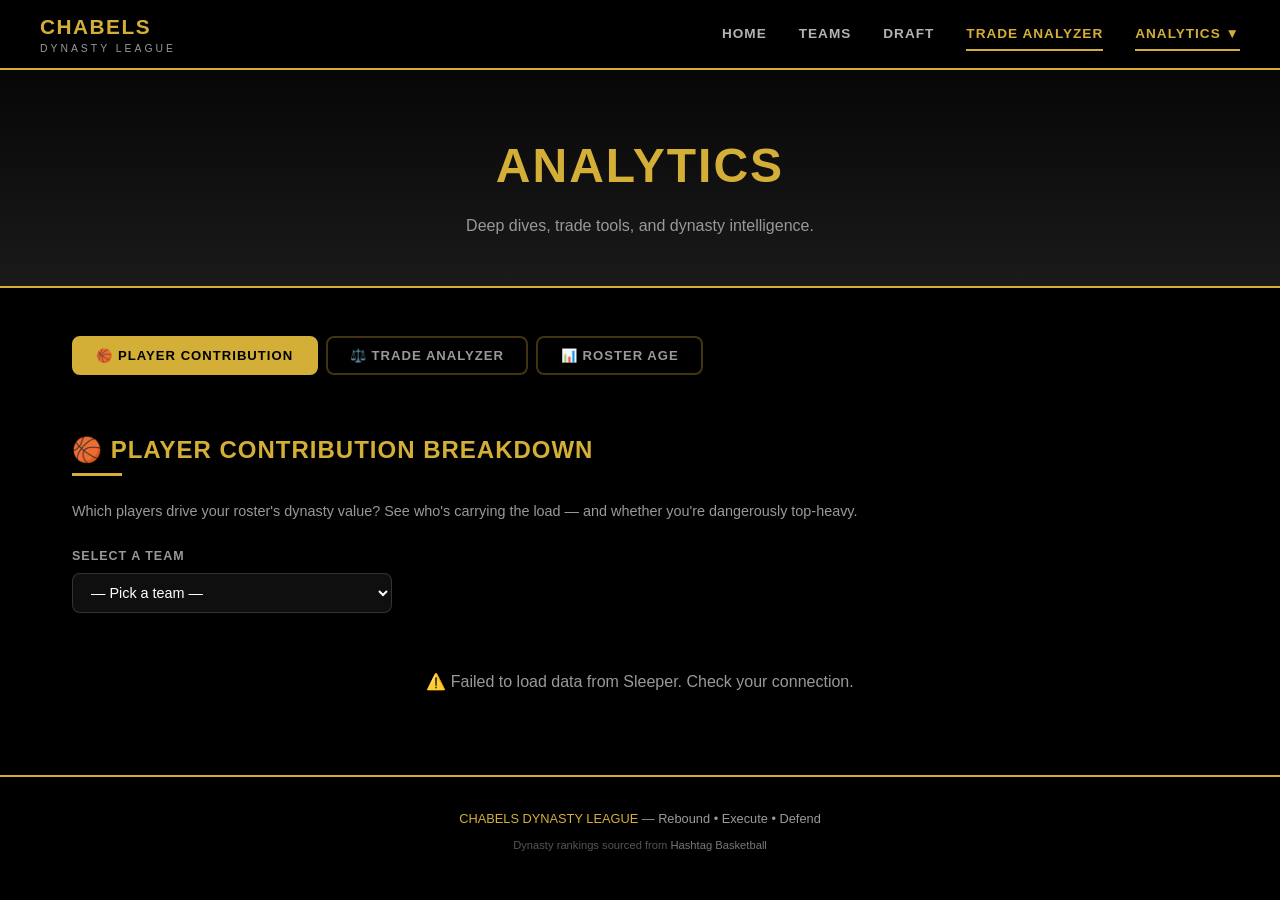
==== analytics.html @ fb957431 "Cache-bust gate scripts v=1777340704" ====
<!DOCTYPE html>
<html lang="en">
<head>
  <meta charset="UTF-8">
  <meta name="viewport" content="width=device-width, initial-scale=1.0">
  <title>Analytics — Chabels Dynasty</title>
  <link rel="stylesheet" href="css/style.css">
  <style>
    /* ===== Analytics-Specific Styles ===== */
    .tab-switcher {
      display: flex;
      gap: 0.5rem;
      flex-wrap: wrap;
    }
    .tab-btn {
      padding: 0.6rem 1.4rem;
      border: 2px solid rgba(212,175,55,0.3);
      background: transparent;
      color: var(--gray-text);
      border-radius: 8px;
      cursor: pointer;
      font-size: 0.82rem;
      font-weight: 700;
      letter-spacing: 1px;
      text-transform: uppercase;
      transition: all 0.2s ease;
      font-family: inherit;
    }
    .tab-btn:hover { border-color: var(--gold); color: var(--gold); }
    .tab-btn.active { background: var(--gold); color: var(--black); border-color: var(--gold); }
    .analytics-section { display: none; }
    .analytics-section.active { display: block; }

    /* ===== Feature 1: Contribution ===== */
    .contrib-bar-wrap { margin: 0.5rem 0; }
    .contrib-bar-label {
      display: flex;
      justify-content: space-between;
      align-items: center;
      font-size: 0.82rem;
      margin-bottom: 4px;
      gap: 0.5rem;
    }
    .contrib-bar-track {
      background: rgba(255,255,255,0.07);
      border-radius: 4px;
      height: 22px;
      overflow: hidden;
    }
    .contrib-bar-fill {
      height: 100%;
      border-radius: 4px;
      display: flex;
      align-items: center;
      padding-left: 8px;
      font-size: 0.7rem;
      font-weight: 700;
      color: var(--black);
      transition: width 0.5s ease;
    }
    .contrib-bar-fill.high { background: linear-gradient(90deg, #d4af37, #ffd700); }
    .contrib-bar-fill.mid  { background: rgba(212,175,55,0.45); color: var(--white); }
    .contrib-bar-fill.low  { background: rgba(255,255,255,0.14); color: #666; }
    .injury-badge {
      display: inline-block;
      background: rgba(255,68,68,0.15);
      border: 1px solid var(--red);
      color: var(--red);
      font-size: 0.68rem;
      padding: 1px 7px;
      border-radius: 4px;
      font-weight: 700;
      vertical-align: middle;
      margin-left: 6px;
    }

    /* ===== Feature 2: Trade Analyzer ===== */
    .trade-cols {
      display: grid;
      grid-template-columns: 1fr 1fr;
      gap: 1.25rem;
      margin-bottom: 1.5rem;
    }
    @media (max-width: 680px) { .trade-cols { grid-template-columns: 1fr; } }
    .trade-col {
      background: var(--dark);
      border: 1px solid rgba(212,175,55,0.18);
      border-radius: 12px;
      padding: 1.25rem;
    }
    .trade-col h3 {
      color: var(--gold);
      margin-bottom: 0.75rem;
      font-size: 0.88rem;
      letter-spacing: 1.5px;
      text-transform: uppercase;
    }
    .trade-col-total {
      font-size: 1.1rem;
      font-weight: 700;
      color: var(--gold);
      margin-bottom: 0.75rem;
    }
    .trade-assets-list { min-height: 56px; margin-bottom: 1rem; }
    .trade-asset-item {
      display: flex;
      align-items: center;
      justify-content: space-between;
      border-radius: 6px;
      padding: 6px 10px;
      margin-bottom: 5px;
      font-size: 0.83rem;
      gap: 0.5rem;
    }
    .trade-asset-remove {
      cursor: pointer;
      color: var(--red);
      font-weight: 700;
      font-size: 1.2rem;
      line-height: 1;
      background: none;
      border: none;
      padding: 0 3px;
      flex-shrink: 0;
      font-family: inherit;
    }
    .trade-asset-remove:hover { opacity: 0.7; }
    .add-section-label {
      font-size: 0.72rem;
      color: var(--gray-text);
      text-transform: uppercase;
      letter-spacing: 1px;
      margin-bottom: 6px;
      margin-top: 0.75rem;
    }
    .trade-add-row {
      display: flex;
      gap: 0.4rem;
      flex-wrap: wrap;
      margin-bottom: 4px;
    }
    .trade-select {
      background: rgba(255,255,255,0.06);
      border: 1px solid rgba(255,255,255,0.15);
      color: var(--white);
      border-radius: 6px;
      padding: 6px 10px;
      font-size: 0.8rem;
      min-width: 0;
      flex: 1;
      font-family: inherit;
    }
    .trade-select option { background: #1a1a1a; }
    .trade-add-btn {
      background: rgba(212,175,55,0.12);
      border: 1px solid var(--gold);
      color: var(--gold);
      border-radius: 6px;
      padding: 6px 12px;
      font-size: 0.78rem;
      font-weight: 700;
      cursor: pointer;
      white-space: nowrap;
      font-family: inherit;
      flex-shrink: 0;
    }
    .trade-add-btn:hover { background: rgba(212,175,55,0.28); }
    .grade-display {
      text-align: center;
      padding: 2rem 1.5rem;
      border-radius: 12px;
      border: 2px solid #555;
      background: rgba(100,100,100,0.05);
      transition: all 0.35s ease;
    }
    .grade-label {
      font-size: 2.2rem;
      font-weight: 700;
      letter-spacing: 4px;
      color: #777;
      transition: color 0.3s ease;
    }
    .grade-diff {
      font-size: 0.88rem;
      margin-top: 0.75rem;
      color: var(--gray-text);
    }
    .reset-btn {
      background: rgba(255,68,68,0.1);
      border: 1px solid var(--red);
      color: var(--red);
      border-radius: 6px;
      padding: 8px 20px;
      cursor: pointer;
      font-size: 0.8rem;
      font-weight: 700;
      font-family: inherit;
      margin-top: 1rem;
    }
    .reset-btn:hover { background: rgba(255,68,68,0.2); }

    /* ===== Feature 3: Age Distribution ===== */
    .age-legend {
      display: flex;
      gap: 1.25rem;
      flex-wrap: wrap;
      margin-bottom: 2rem;
      font-size: 0.82rem;
    }
    .age-legend-item { display: flex; align-items: center; gap: 0.4rem; }
    .age-legend-dot { width: 13px; height: 13px; border-radius: 3px; flex-shrink: 0; }
    .age-bar-row {
      margin-bottom: 1.4rem;
      padding: 1rem 1.25rem;
      background: var(--dark);
      border: 1px solid rgba(212,175,55,0.1);
      border-radius: 10px;
    }
    .age-bar-header {
      display: flex;
      justify-content: space-between;
      align-items: center;
      flex-wrap: wrap;
      gap: 0.5rem;
      margin-bottom: 0.6rem;
    }
    .age-bar-left { display: flex; align-items: center; gap: 0.5rem; flex-wrap: wrap; }
    .age-rank { color: var(--gold); font-weight: 700; font-size: 1.1rem; min-width: 28px; }
    .age-team-name { font-weight: 600; color: var(--white); }
    .age-avg { color: var(--gray-text); font-size: 0.78rem; }
    .age-right { display: flex; align-items: center; gap: 1rem; flex-wrap: wrap; }
    .age-counts { color: var(--gray-text); font-size: 0.75rem; }
    .dynasty-score { color: var(--gold); font-weight: 700; font-size: 0.95rem; }
    .age-stacked {
      display: flex;
      height: 30px;
      border-radius: 6px;
      overflow: hidden;
    }
    .age-seg {
      display: flex;
      align-items: center;
      justify-content: center;
      font-size: 0.68rem;
      font-weight: 700;
      color: rgba(0,0,0,0.85);
      overflow: hidden;
      white-space: nowrap;
      transition: width 0.4s ease;
      min-width: 0;
    }
    .age-seg.u22   { background: #4ecca3; }
    .age-seg.a2225 { background: #45b7d1; }
    .age-seg.a2629 { background: #96c93d; }
    .age-seg.a3033 { background: #ff8c00; }
    .age-seg.a34p  { background: #e74c3c; color: rgba(255,255,255,0.9); }

    /* ===== Shared ===== */
    .an-select-wrap {
      margin-bottom: 1.5rem;
    }
    .an-select-label {
      color: var(--gray-text);
      font-size: 0.78rem;
      font-weight: 700;
      text-transform: uppercase;
      letter-spacing: 1px;
      display: block;
      margin-bottom: 6px;
    }
    .an-select {
      background: rgba(255,255,255,0.06);
      border: 1px solid rgba(255,255,255,0.15);
      color: var(--white);
      border-radius: 8px;
      padding: 10px 14px;
      font-size: 0.9rem;
      max-width: 320px;
      width: 100%;
      font-family: inherit;
    }
    .an-select option { background: #1a1a1a; }
    .empty-state {
      color: var(--gray-text);
      text-align: center;
      padding: 3rem 1rem;
      font-size: 0.9rem;
    }
    .team-total-box {
      display: flex;
      justify-content: space-between;
      align-items: center;
      flex-wrap: wrap;
      gap: 1rem;
      margin-bottom: 1.25rem;
    }
  </style>
</head>
<body>

  <!-- Navigation -->
  <nav class="nav">
  <div class="nav-inner">
    <a href="index.html" class="nav-logo">CHABELS<span class="sub">Dynasty League</span></a>
    <div class="nav-toggle"><span></span><span></span><span></span></div>
    <div class="nav-links">
      <a href="index.html">Home</a>
      <a href="teams.html">Teams</a>
      <a href="draft.html">Draft</a>
      <a href="analytics.html#analyzer">Trade Analyzer</a>
      <div class="nav-dropdown">
        <span class="nav-dropdown-toggle">Analytics &#9660;</span>
        <div class="nav-dropdown-menu">
          <a href="rankings.html">Power Rankings</a>
          <a href="trades.html">Trade History</a>
          <a href="analytics.html#contribution">Player Contribution</a>
          <a href="analytics.html#age">Roster Age</a>
          <a href="awards.html">Awards</a>
          <a href="history.html">History</a>
        </div>
      </div>
    </div>
  </div>
</nav>

  <!-- Header -->
  <section class="page-header">
    <h1><span class="gold">ANALYTICS</span></h1>
    <p>Deep dives, trade tools, and dynasty intelligence.</p>
  </section>

  <!-- Tab Switcher -->
  <section class="section" style="padding-bottom:0.5rem;">
    <div class="tab-switcher">
      <button class="tab-btn active" onclick="switchTab('contribution',this)">🏀 Player Contribution</button>
      <button class="tab-btn" onclick="switchTab('analyzer',this)">⚖️ Trade Analyzer</button>
      <button class="tab-btn" onclick="switchTab('age-dist',this)">📊 Roster Age</button>
    </div>
  </section>

  <!-- ============================================================
       FEATURE 1 — Player Contribution Breakdown
       ============================================================ -->
  <section id="tab-contribution" class="section analytics-section active">
    <h2 class="section-title">🏀 Player Contribution Breakdown</h2>
    <div class="gold-line"></div>
    <p class="section-sub">Which players drive your roster's dynasty value? See who's carrying the load — and whether you're dangerously top-heavy.</p>

    <div class="an-select-wrap">
      <label class="an-select-label" for="contrib-team-select">Select a Team</label>
      <select id="contrib-team-select" class="an-select" onchange="renderContribution(this.value)">
        <option value="">— Pick a team —</option>
      </select>
    </div>

    <div id="contribution-display">
      <div class="loading">Loading roster data…</div>
    </div>
  </section>

  <!-- ============================================================
       FEATURE 2 — Trade Analyzer
       ============================================================ -->
  <section id="tab-analyzer" class="section analytics-section">
    <h2 class="section-title">⚖️ Trade Analyzer</h2>
    <div class="gold-line"></div>
    <p class="section-sub">Build a hypothetical trade and get an instant grade. Uses the same valuation engine as the Trades page — player dynasty rank + pick value based on team record.</p>

    <div style="display:grid;grid-template-columns:1fr 1fr;gap:1rem;margin-bottom:1.5rem;">
      <div>
        <label class="an-select-label">Team A</label>
        <select id="ta-team-a" class="trade-select" style="width:100%;" onchange="onTeamChange('a')">
          <option value="">— Select Team A —</option>
        </select>
      </div>
      <div>
        <label class="an-select-label">Team B</label>
        <select id="ta-team-b" class="trade-select" style="width:100%;" onchange="onTeamChange('b')">
          <option value="">— Select Team B —</option>
        </select>
      </div>
    </div>

    <div class="trade-cols">
      <!-- Team A Column -->
      <div class="trade-col">
        <h3 id="ta-a-title">TEAM A GIVES</h3>
        <div class="trade-col-total" id="ta-a-total">Value Given: 0.0</div>
        <div class="trade-assets-list" id="ta-a-assets">
          <div style="color:var(--gray-text);font-size:0.8rem;text-align:center;padding:0.75rem;">No assets added yet.</div>
        </div>

        <div class="add-section-label">Add Player</div>
        <div class="trade-add-row">
          <select id="ta-a-player-select" class="trade-select" style="flex:2;min-width:120px;">
            <option value="">— Select Team A first —</option>
          </select>
          <button class="trade-add-btn" onclick="addAsset('a','player')">+ Add</button>
        </div>

        <div class="add-section-label">Add Draft Pick</div>
        <div class="trade-add-row">
          <select id="ta-a-pick-round" class="trade-select">
            <option value="1">Round 1</option>
            <option value="2">Round 2</option>
            <option value="3">Round 3</option>
            <option value="4">Round 4</option>
          </select>
          <select id="ta-a-pick-year" class="trade-select">
            <option value="2026">2026</option>
            <option value="2027">2027</option>
            <option value="2028">2028</option>
            <option value="2029">2029</option>
          </select>
        </div>
        <div class="trade-add-row" style="margin-top:4px;">
          <select id="ta-a-pick-team" class="trade-select">
            <option value="">Original Team</option>
          </select>
          <button class="trade-add-btn" onclick="addAsset('a','pick')">+ Pick</button>
        </div>
      </div>

      <!-- Team B Column -->
      <div class="trade-col">
        <h3 id="ta-b-title">TEAM B GIVES</h3>
        <div class="trade-col-total" id="ta-b-total">Value Given: 0.0</div>
        <div class="trade-assets-list" id="ta-b-assets">
          <div style="color:var(--gray-text);font-size:0.8rem;text-align:center;padding:0.75rem;">No assets added yet.</div>
        </div>

        <div class="add-section-label">Add Player</div>
        <div class="trade-add-row">
          <select id="ta-b-player-select" class="trade-select" style="flex:2;min-width:120px;">
            <option value="">— Select Team B first —</option>
          </select>
          <button class="trade-add-btn" onclick="addAsset('b','player')">+ Add</button>
        </div>

        <div class="add-section-label">Add Draft Pick</div>
        <div class="trade-add-row">
          <select id="ta-b-pick-round" class="trade-select">
            <option value="1">Round 1</option>
            <option value="2">Round 2</option>
            <option value="3">Round 3</option>
            <option value="4">Round 4</option>
          </select>
          <select id="ta-b-pick-year" class="trade-select">
            <option value="2026">2026</option>
            <option value="2027">2027</option>
            <option value="2028">2028</option>
            <option value="2029">2029</option>
          </select>
        </div>
        <div class="trade-add-row" style="margin-top:4px;">
          <select id="ta-b-pick-team" class="trade-select">
            <option value="">Original Team</option>
          </select>
          <button class="trade-add-btn" onclick="addAsset('b','pick')">+ Pick</button>
        </div>
      </div>
    </div>

    <!-- Grade Display -->
    <div id="ta-grade" class="grade-display">
      <div id="ta-grade-label" class="grade-label">—</div>
      <div id="ta-grade-diff" class="grade-diff">Select teams and add assets to both sides to see the grade.</div>
    </div>

    <div style="text-align:center;">
      <button class="reset-btn" onclick="resetAnalyzer()">🗑 Reset Trade</button>
    </div>

    <p style="color:var(--gray-text);font-size:0.75rem;margin-top:1.5rem;font-style:italic;text-align:center;">
      Player values from Hashtag Basketball Dynasty Rankings. Pick values weighted by round × original team's career record (worse team = higher pick value).
    </p>
  </section>

  <!-- ============================================================
       FEATURE 3 — Roster Age Distribution
       ============================================================ -->
  <section id="tab-age-dist" class="section analytics-section">
    <h2 class="section-title">📊 Roster Age Distribution</h2>
    <div class="gold-line"></div>
    <p class="section-sub">How young is each team's roster? Younger = better long-term dynasty outlook. Teams sorted by Dynasty Score (younger-skewing first).</p>

    <div class="age-legend">
      <div class="age-legend-item"><div class="age-legend-dot" style="background:#4ecca3;"></div><span style="color:#ccc;">Under 22 (5 pts)</span></div>
      <div class="age-legend-item"><div class="age-legend-dot" style="background:#45b7d1;"></div><span style="color:#ccc;">22–25 (4 pts)</span></div>
      <div class="age-legend-item"><div class="age-legend-dot" style="background:#96c93d;"></div><span style="color:#ccc;">26–29 (3 pts)</span></div>
      <div class="age-legend-item"><div class="age-legend-dot" style="background:#ff8c00;"></div><span style="color:#ccc;">30–33 (1.5 pts)</span></div>
      <div class="age-legend-item"><div class="age-legend-dot" style="background:#e74c3c;"></div><span style="color:#ccc;">34+ (0.5 pts)</span></div>
    </div>

    <div id="age-dist-display">
      <div class="loading">Loading age data…</div>
    </div>
  </section>

  <!-- Footer -->
  <footer class="footer">
    <p><span class="gold">CHABELS DYNASTY LEAGUE</span> &mdash; Rebound &bull; Execute &bull; Defend</p>
    <p style="margin-top:0.5rem;font-size:0.7rem;color:#555;">Dynasty rankings sourced from <a href="https://hashtagbasketball.com/fantasy-basketball-dynasty-rankings" style="color:#777;" target="_blank">Hashtag Basketball</a></p>
  </footer>

  <script src="js/nba-alltime.js?v=1777340704"></script>
<script src="js/gate.js?v=1777340704"></script>
<script src="js/sleeper.js"></script>
  <script src="js/dynasty-rankings.js"></script>
  <script src="js/trades-engine.js"></script>
  <script src="js/trades-data.js"></script>
  <script>
  /* ============================================================
     ANALYTICS PAGE — Main Script
     Features: Player Contribution | Trade Analyzer | Roster Age
     ============================================================ */

  // ===== Global state =====
  let _rosters   = null;   // raw Sleeper rosters
  let _players   = null;   // Sleeper /players/nba map { playerId: playerObj }
  let _teamMap   = null;   // roster_id -> { name, wins, losses, players[] }
  let _teamNames = [];     // sorted list of team names
  let _isLoaded  = false;

  // Trade analyzer state
  const TA = {
    a: { assets: [] },
    b: { assets: [] }
  };

  // ===== Tab switcher =====
  function switchTab(tab, btn) {
    document.querySelectorAll('.analytics-section').forEach(s => s.classList.remove('active'));
    document.querySelectorAll('.tab-btn').forEach(b => b.classList.remove('active'));
    document.getElementById('tab-' + tab).classList.add('active');
    btn.classList.add('active');
  }

  // ===== Accent normalization (mirrors dynasty-rankings.js) =====
  function normalizeA(str) {
    return str.normalize('NFD').replace(/[\u0300-\u036f]/g, '');
  }

  function stripSuffix(s) {
    return s.replace(/\s+(jr\.?|sr\.?|ii|iii|iv)$/i, '').trim();
  }

  // Match a player name against DYNASTY_DB
  function matchDynasty(playerName) {
    if (!playerName || typeof DYNASTY_DB === 'undefined') return null;
    const clean = normalizeA(playerName.toLowerCase().trim());
    let m = DYNASTY_DB.find(d => normalizeA(d.name.toLowerCase()) === clean);
    if (!m) m = DYNASTY_DB.find(d => stripSuffix(normalizeA(d.name.toLowerCase())) === stripSuffix(clean));
    return m || null;
  }

  // Get full player name from Sleeper player object
  function sleeperName(p) {
    if (!p) return null;
    return p.full_name || ((p.first_name || '') + ' ' + (p.last_name || '')).trim() || null;
  }

  // ===== Data loader =====
  async function loadData() {
    if (_isLoaded) return;
    try {
      const [rosters, users, players] = await Promise.all([
        getRosters(),
        getUsers(),
        fetchJSON(SLEEPER_BASE + '/players/nba')
      ]);

      if (!rosters || !users || !players) throw new Error('Sleeper API returned null');

      _rosters = rosters;
      _players = players;

      // Build user display-name map
      const userMap = {};
      users.forEach(u => {
        userMap[u.user_id] = u.metadata?.team_name || u.display_name || u.username;
      });

      // Build team map
      _teamMap = {};
      rosters.forEach(r => {
        _teamMap[r.roster_id] = {
          name: OWNER_NAMES[r.roster_id] || userMap[r.owner_id] || ('Team ' + r.roster_id),
          wins:   r.settings?.wins   || 0,
          losses: r.settings?.losses || 0,
          roster_id: r.roster_id,
          players: r.players || []
        };
      });

      _teamNames = Object.values(_teamMap)
        .map(t => t.name)
        .sort((a, b) => a.localeCompare(b));

      _isLoaded = true;

      populateAllSelects();
      renderContributionPlaceholder();
      renderAgeDistribution();

    } catch (err) {
      console.error('Analytics loadData error:', err);
      const msg = '<p style="color:#999;padding:2rem;text-align:center;">⚠️ Failed to load data from Sleeper. Check your connection.</p>';
      document.getElementById('contribution-display').innerHTML = msg;
      document.getElementById('age-dist-display').innerHTML = msg;
    }
  }

  // ===== Populate all <select> elements =====
  function populateAllSelects() {
    // Contribution team dropdown
    const cSel = document.getElementById('contrib-team-select');
    if (cSel) {
      cSel.innerHTML = '<option value="">— Pick a team —</option>';
      _teamNames.forEach(n => cSel.appendChild(makeOpt(n, n)));
    }

    // Trade analyzer team dropdowns
    ['ta-team-a', 'ta-team-b'].forEach((id, i) => {
      const s = document.getElementById(id);
      if (!s) return;
      s.innerHTML = '<option value="">— Select Team ' + (i === 0 ? 'A' : 'B') + ' —</option>';
      _teamNames.forEach(n => s.appendChild(makeOpt(n, n)));
    });

    // Pick original-team dropdowns
    ['ta-a-pick-team', 'ta-b-pick-team'].forEach(id => {
      const s = document.getElementById(id);
      if (!s) return;
      s.innerHTML = '<option value="">Original Team</option>';
      _teamNames.forEach(n => s.appendChild(makeOpt(n, n)));
    });
  }

  function makeOpt(val, label) {
    const o = document.createElement('option');
    o.value = val;
    o.textContent = label;
    return o;
  }

  // ===== Helper: get player list for a team =====
  function getTeamPlayers(teamName) {
    if (!_isLoaded) return [];
    const team = Object.values(_teamMap).find(t => t.name === teamName);
    if (!team) return [];
    return team.players
      .map(pid => {
        const p = _players[pid];
        return p ? sleeperName(p) : null;
      })
      .filter(Boolean);
  }

  /* ============================================================
     FEATURE 1 — Player Contribution Breakdown
     ============================================================ */

  function renderContributionPlaceholder() {
    document.getElementById('contribution-display').innerHTML =
      '<div class="empty-state">Select a team above to see their player value breakdown.</div>';
  }

  function renderContribution(teamName) {
    const el = document.getElementById('contribution-display');
    if (!teamName) { renderContributionPlaceholder(); return; }
    if (!_isLoaded) { el.innerHTML = '<div class="loading">Loading…</div>'; return; }

    const playerNames = getTeamPlayers(teamName);
    if (!playerNames.length) {
      el.innerHTML = '<div class="empty-state">No players found on this roster.</div>';
      return;
    }

    // Score every player using dynastyRankToTradeValue (from trades-engine.js)
    const scored = playerNames.map(name => {
      const db = matchDynasty(name);
      const value = db ? dynastyRankToTradeValue(db.rank) : 0.5;
      return { name, value, rank: db ? db.rank : null, inDB: !!db };
    }).sort((a, b) => b.value - a.value);

    const total = scored.reduce((s, p) => s + p.value, 0);
    const top   = scored[0];
    const topPct = total > 0 ? (top.value / total * 100) : 0;
    const injuryRisk = topPct > 30 && top.inDB;

    const teamObj = Object.values(_teamMap).find(t => t.name === teamName);

    let html = `<div class="card">
      <div class="team-total-box">
        <div>
          <h3 style="color:var(--white);font-size:1.1rem;margin-bottom:4px;">${teamName}</h3>
          <div style="color:var(--gray-text);font-size:0.8rem;">${scored.length} players on roster${teamObj ? ' &nbsp;|&nbsp; ' + teamObj.wins + '–' + teamObj.losses : ''}</div>
        </div>
        <div style="text-align:right;">
          <div style="font-size:1.8rem;font-weight:700;color:var(--gold);line-height:1;">${total.toFixed(1)}</div>
          <div style="font-size:0.72rem;color:var(--gray-text);">Total Dynasty Value</div>
        </div>
      </div>`;

    if (injuryRisk) {
      html += `<div style="background:rgba(255,68,68,0.07);border:1px solid rgba(255,68,68,0.3);border-radius:8px;padding:0.75rem 1rem;margin-bottom:1.25rem;">
        ⚠️ <strong style="color:var(--red);">Injury Risk:</strong>
        <strong>${top.name}</strong> accounts for <strong style="color:var(--red);">${topPct.toFixed(0)}%</strong>
        of this team's dynasty value. Heavy concentration in one player.
      </div>`;
    }

    scored.forEach((p, i) => {
      const pct = total > 0 ? (p.value / total * 100) : 0;
      const barClass = pct >= 18 ? 'high' : pct >= 8 ? 'mid' : 'low';
      const pctLabel = pct >= 5 ? pct.toFixed(0) + '%' : '';
      const isTop = i === 0;
      const rankBadge = p.rank ? `#${p.rank}` : 'unranked';

      html += `<div class="contrib-bar-wrap">
        <div class="contrib-bar-label">
          <span style="color:${isTop ? 'var(--gold)' : 'var(--text-body)'};font-weight:${isTop ? 700 : 400};flex:1;min-width:0;overflow:hidden;text-overflow:ellipsis;white-space:nowrap;">
            ${p.name}
            ${!p.inDB ? '<span style="color:#555;font-size:0.68rem;"> (unranked)</span>' : ''}
            ${isTop && injuryRisk ? '<span class="injury-badge">⚠ TOP HEAVY</span>' : ''}
          </span>
          <span style="flex-shrink:0;margin-left:0.5rem;text-align:right;">
            <span style="color:var(--gold);font-weight:700;font-size:0.8rem;">${p.value.toFixed(1)}</span>
            <span style="color:var(--gray-text);font-size:0.72rem;margin-left:4px;">${rankBadge}</span>
            <span style="color:var(--gray-text);font-size:0.72rem;margin-left:4px;">${pct.toFixed(1)}%</span>
          </span>
        </div>
        <div class="contrib-bar-track">
          <div class="contrib-bar-fill ${barClass}" style="width:${Math.max(pct, 0.5)}%;">${pctLabel}</div>
        </div>
      </div>`;
    });

    html += '</div>';
    el.innerHTML = html;
  }

  /* ============================================================
     FEATURE 2 — Trade Analyzer
     ============================================================ */

  function onTeamChange(side) {
    const name = document.getElementById('ta-team-' + side).value;
    const titleEl = document.getElementById('ta-' + side + '-title');
    if (titleEl) titleEl.textContent = (name || ('TEAM ' + side.toUpperCase())) + ' GIVES';

    // Reset this side's assets
    TA[side].assets = [];
    refreshAssets(side);
    updateGrade();

    // Populate player dropdown with this team's roster, sorted by value desc
    const pSel = document.getElementById('ta-' + side + '-player-select');
    if (!pSel) return;

    if (!name || !_isLoaded) {
      pSel.innerHTML = '<option value="">— Select a team first —</option>';
      return;
    }

    const players = getTeamPlayers(name)
      .map(n => ({ name: n, value: findPlayerValue(n) }))
      .sort((a, b) => b.value - a.value);

    pSel.innerHTML = '<option value="">— Pick a player —</option>';
    players.forEach(p => pSel.appendChild(makeOpt(p.name, p.name + ' (' + p.value.toFixed(1) + ')')));
  }

  function addAsset(side, type) {
    if (!_isLoaded) return;

    if (type === 'player') {
      const sel = document.getElementById('ta-' + side + '-player-select');
      const name = sel?.value;
      if (!name) return;
      const val = findPlayerValue(name);
      TA[side].assets.push({ type: 'player', name, value: val });
      sel.value = '';

    } else if (type === 'pick') {
      const round    = parseInt(document.getElementById('ta-' + side + '-pick-round').value);
      const year     = document.getElementById('ta-' + side + '-pick-year').value;
      const origTeam = document.getElementById('ta-' + side + '-pick-team').value || '';
      const val      = getPickValue(round, origTeam || 'Unknown');
      const label    = year + ' Rd' + round + (origTeam ? ' (' + origTeam + "'s)" : ' (unknown)');
      TA[side].assets.push({ type: 'pick', label, round, year, origTeam, value: val });
    }

    refreshAssets(side);
    updateGrade();
  }

  function removeAsset(side, idx) {
    TA[side].assets.splice(idx, 1);
    refreshAssets(side);
    updateGrade();
  }

  function refreshAssets(side) {
    const container = document.getElementById('ta-' + side + '-assets');
    const totalEl   = document.getElementById('ta-' + side + '-total');
    if (!container) return;

    const assets = TA[side].assets;
    const total  = assets.reduce((s, a) => s + a.value, 0);
    if (totalEl) totalEl.textContent = 'Value Given: ' + total.toFixed(1);

    if (!assets.length) {
      container.innerHTML = '<div style="color:var(--gray-text);font-size:0.8rem;text-align:center;padding:0.75rem;">No assets added yet.</div>';
      return;
    }

    container.innerHTML = assets.map((a, i) => {
      const isPlayer = a.type === 'player';
      const bg    = isPlayer ? 'rgba(212,175,55,0.08)' : 'rgba(100,220,100,0.07)';
      const label = isPlayer ? a.name : ('🎯 ' + a.label);
      return '<div class="trade-asset-item" style="background:' + bg + ';">' +
               '<span style="color:var(--text-body);flex:1;overflow:hidden;text-overflow:ellipsis;white-space:nowrap;">' + label + '</span>' +
               '<span style="color:var(--gold);font-size:0.78rem;font-weight:700;flex-shrink:0;margin-left:6px;">' + a.value.toFixed(1) + '</span>' +
               '<button class="trade-asset-remove" onclick="removeAsset(\'' + side + '\',' + i + ')">×</button>' +
             '</div>';
    }).join('');
  }

  function updateGrade() {
    // aGiven = what Team A gives away → Team B receives this
    // bGiven = what Team B gives away → Team A receives this
    const aGiven = TA.a.assets.reduce((s, a) => s + a.value, 0);
    const bGiven = TA.b.assets.reduce((s, a) => s + a.value, 0);

    const gradeEl = document.getElementById('ta-grade');
    const labelEl = document.getElementById('ta-grade-label');
    const diffEl  = document.getElementById('ta-grade-diff');
    if (!gradeEl || !labelEl || !diffEl) return;

    const hasAssets = TA.a.assets.length > 0 || TA.b.assets.length > 0;
    if (!hasAssets) {
      gradeEl.style.cssText = 'text-align:center;padding:2rem 1.5rem;border-radius:12px;border:2px solid #555;background:rgba(100,100,100,0.05);transition:all 0.35s ease;';
      labelEl.style.color   = '#777';
      labelEl.textContent   = '—';
      diffEl.textContent    = 'Select teams and add assets to both sides to see the grade.';
      return;
    }

    // diff = bGiven - aGiven
    //   positive: Team B gives more → Team A wins (receives more)
    //   negative: Team A gives more → Team B wins (receives more)
    const diff  = bGiven - aGiven;
    const grade = getTradeGrade(diff);

    const aName = document.getElementById('ta-team-a')?.value || 'Team A';
    const bName = document.getElementById('ta-team-b')?.value || 'Team B';

    gradeEl.style.cssText = 'text-align:center;padding:2rem 1.5rem;border-radius:12px;border:2px solid ' + grade.border + ';background:' + grade.bg + ';transition:all 0.35s ease;';
    labelEl.style.color   = grade.color;
    labelEl.textContent   = grade.label;

    let desc;
    if (Math.abs(diff) < 5) {
      desc = 'Even trade — both sides get roughly equal value (' + aGiven.toFixed(1) + ' ↔ ' + bGiven.toFixed(1) + ').';
    } else if (diff > 0) {
      desc = aName + ' wins this trade. They receive ' + bGiven.toFixed(1) + ' in value, giving away only ' + aGiven.toFixed(1) + '. Edge: +' + diff.toFixed(1) + '.';
    } else {
      desc = bName + ' wins this trade. They receive ' + aGiven.toFixed(1) + ' in value, giving away only ' + bGiven.toFixed(1) + '. Edge: +' + Math.abs(diff).toFixed(1) + '.';
    }
    diffEl.textContent = desc;
  }

  function resetAnalyzer() {
    TA.a.assets = [];
    TA.b.assets = [];
    refreshAssets('a');
    refreshAssets('b');
    updateGrade();
  }

  /* ============================================================
     FEATURE 3 — Roster Age Distribution
     ============================================================ */

  function renderAgeDistribution() {
    const el = document.getElementById('age-dist-display');
    if (!el) return;
    if (!_isLoaded) { el.innerHTML = '<div class="loading">Loading…</div>'; return; }

    const AGE_PTS = { u22: 5, a2225: 4, a2629: 3, a3033: 1.5, a34p: 0.5 };

    const teamData = Object.values(_teamMap).map(team => {
      const buckets = { u22: 0, a2225: 0, a2629: 0, a3033: 0, a34p: 0 };
      const ages    = [];

      team.players.forEach(pid => {
        const p = _players[pid];
        if (!p) return;
        const name = sleeperName(p);

        let age = null;

        // 1. DYNASTY_DB age (most accurate, pre-computed)
        const db = matchDynasty(name || '');
        if (db) { age = db.age; }

        // 2. Calculate from Sleeper birth_date
        if (age === null && p.birth_date) {
          const born = new Date(p.birth_date);
          if (!isNaN(born)) {
            age = (Date.now() - born.getTime()) / (1000 * 60 * 60 * 24 * 365.25);
          }
        }

        // 3. Sleeper age field
        if (age === null && p.age != null) {
          age = parseFloat(p.age);
        }

        if (age === null || isNaN(age)) return;
        ages.push(age);

        if      (age < 22) buckets.u22++;
        else if (age < 26) buckets.a2225++;
        else if (age < 30) buckets.a2629++;
        else if (age < 34) buckets.a3033++;
        else               buckets.a34p++;
      });

      const n = ages.length || 1;
      const dynastyScore =
        (buckets.u22 * AGE_PTS.u22 + buckets.a2225 * AGE_PTS.a2225 +
         buckets.a2629 * AGE_PTS.a2629 + buckets.a3033 * AGE_PTS.a3033 +
         buckets.a34p * AGE_PTS.a34p) / n;

      const avgAge = ages.length ? ages.reduce((a, b) => a + b, 0) / ages.length : 0;

      return { ...team, buckets, dynastyScore, totalKnown: ages.length, avgAge };
    });

    // Sort by Dynasty Score descending (youngest first)
    teamData.sort((a, b) => b.dynastyScore - a.dynastyScore);

    let html = '';
    teamData.forEach((team, rank) => {
      const total = team.totalKnown || 1;
      const segs = [
        { key: 'u22',   cls: 'u22',   label: '<22'   },
        { key: 'a2225', cls: 'a2225', label: '22–25' },
        { key: 'a2629', cls: 'a2629', label: '26–29' },
        { key: 'a3033', cls: 'a3033', label: '30–33' },
        { key: 'a34p',  cls: 'a34p',  label: '34+'   },
      ];

      const stacked = segs.map(s => {
        const cnt = team.buckets[s.key];
        if (!cnt) return '';
        const pct = cnt / total * 100;
        const show = pct >= 10 && cnt >= 2;
        return '<div class="age-seg ' + s.cls + '" style="width:' + pct.toFixed(1) + '%;">' + (show ? cnt : '') + '</div>';
      }).join('');

      const countStr = segs
        .filter(s => team.buckets[s.key] > 0)
        .map(s => s.label + ': ' + team.buckets[s.key])
        .join(' | ');

      html += '<div class="age-bar-row">' +
        '<div class="age-bar-header">' +
          '<div class="age-bar-left">' +
            '<span class="age-rank">' + (rank + 1) + '</span>' +
            '<span class="age-team-name">' + team.name + '</span>' +
            '<span class="age-avg">avg ' + team.avgAge.toFixed(1) + ' yrs · ' + team.totalKnown + ' players</span>' +
          '</div>' +
          '<div class="age-right">' +
            '<span class="age-counts">' + countStr + '</span>' +
            '<span class="dynasty-score">⚡ ' + team.dynastyScore.toFixed(2) + '</span>' +
          '</div>' +
        '</div>' +
        '<div class="age-stacked">' + stacked + '</div>' +
      '</div>';
    });

    el.innerHTML = html || '<p style="color:#999;text-align:center;">No age data available.</p>';
  }

  /* ============================================================
     Init
     ============================================================ */
  document.addEventListener('DOMContentLoaded', () => {
    loadData();

    // Hash-based tab switching from nav links
    const hashTabMap = {
      '#analyzer':    'analyzer',
      '#contribution':'contribution',
      '#age':         'age-dist'
    };
    const hash = window.location.hash;
    if (hash && hashTabMap[hash]) {
      const tabId = hashTabMap[hash];
      const btn = Array.from(document.querySelectorAll('.tab-btn'))
        .find(b => b.getAttribute('onclick') && b.getAttribute('onclick').includes("'" + tabId + "'"));
      if (btn) switchTab(tabId, btn);
    }
  });
  </script>
</body>
</html>
---- css/style.css ----
/* ============================================
   CHABELS DYNASTY LEAGUE — Style Sheet
   "Rebound • Execute • Defend"
   ============================================ */

/* ---------- Variables ---------- */
:root {
  --black: #000000;
  --black-soft: #0a0a0a;
  --dark: #1a1a1a;
  --dark-mid: #2a2a2a;
  --dark-light: #333333;
  --gold: #d4af37;
  --gold-bright: #ffd700;
  --gold-light: #f0d060;
  --white: #ffffff;
  --gray-light: #f5f5f5;
  --gray-mid: #e8e8e8;
  --gray-text: #999999;
  --text-body: #cccccc;
  --red: #ff4444;
  --green: #44cc44;
  --shadow: 0 4px 20px rgba(0,0,0,0.3);
  --shadow-lg: 0 8px 40px rgba(0,0,0,0.5);
  --radius: 12px;
  --transition: all 0.3s ease;
}

/* ---------- Reset ---------- */
*, *::before, *::after { box-sizing: border-box; margin: 0; padding: 0; }
html { scroll-behavior: smooth; }

body {
  font-family: 'Helvetica Neue', -apple-system, BlinkMacSystemFont, 'Segoe UI', sans-serif;
  background: var(--black);
  color: var(--white);
  line-height: 1.6;
  -webkit-font-smoothing: antialiased;
}

a { text-decoration: none; color: inherit; }
ul { list-style: none; }
img { max-width: 100%; display: block; }

/* ---------- Navigation ---------- */
.nav {
  position: fixed;
  top: 0; left: 0; right: 0;
  z-index: 1000;
  background: var(--black);
  border-bottom: 2px solid var(--gold);
  padding: 0 2rem;
}

.nav-inner {
  max-width: 1200px;
  margin: 0 auto;
  display: flex;
  align-items: center;
  justify-content: space-between;
  height: 68px;
}

.nav-logo {
  font-size: 1.3rem;
  font-weight: 700;
  color: var(--gold);
  letter-spacing: 1.5px;
  text-transform: uppercase;
}

.nav-logo .sub {
  font-size: 0.65rem;
  display: block;
  color: var(--gray-text);
  letter-spacing: 3px;
  font-weight: 400;
  margin-top: -2px;
}

.nav-links {
  display: flex;
  gap: 2rem;
  align-items: center;
}

.nav-links a {
  color: rgba(255,255,255,0.7);
  font-size: 0.85rem;
  font-weight: 600;
  letter-spacing: 1px;
  text-transform: uppercase;
  transition: var(--transition);
  padding: 0.25rem 0;
  position: relative;
}

.nav-links a::after {
  content: '';
  position: absolute;
  bottom: -2px; left: 0;
  width: 0; height: 2px;
  background: var(--gold);
  transition: var(--transition);
}

.nav-links a:hover, .nav-links a.active {
  color: var(--gold);
}

.nav-links a:hover::after, .nav-links a.active::after {
  width: 100%;
}

.nav-toggle {
  display: none;
  flex-direction: column;
  gap: 5px;
  cursor: pointer;
}

.nav-toggle span {
  width: 26px; height: 2px;
  background: var(--white);
  transition: var(--transition);
}

/* ---------- Dropdown Menu ---------- */
.nav-dropdown {
  position: relative;
  display: flex;
  align-items: center;
}

.nav-dropdown-toggle {
  color: rgba(255,255,255,0.7);
  font-size: 0.85rem;
  font-weight: 600;
  letter-spacing: 1px;
  text-transform: uppercase;
  cursor: pointer;
  padding: 0.25rem 0;
  position: relative;
  transition: var(--transition);
  user-select: none;
  white-space: nowrap;
}

.nav-dropdown-toggle::after {
  content: '';
  position: absolute;
  bottom: -2px; left: 0;
  width: 0; height: 2px;
  background: var(--gold);
  transition: var(--transition);
}

.nav-dropdown:hover .nav-dropdown-toggle,
.nav-dropdown.open .nav-dropdown-toggle,
.nav-dropdown-toggle.active {
  color: var(--gold);
}

.nav-dropdown:hover .nav-dropdown-toggle::after,
.nav-dropdown.open .nav-dropdown-toggle::after,
.nav-dropdown-toggle.active::after {
  width: 100%;
}

.nav-dropdown-menu {
  display: none;
  position: absolute;
  top: calc(100% + 10px);
  right: 0;
  background: var(--black);
  border: 1px solid var(--gold);
  border-radius: 8px;
  padding: 0.5rem 0;
  min-width: 200px;
  box-shadow: 0 8px 24px rgba(0,0,0,0.5);
  z-index: 1001;
  animation: dropdownFade 0.15s ease;
}

@keyframes dropdownFade {
  from { opacity: 0; transform: translateY(-6px); }
  to   { opacity: 1; transform: translateY(0); }
}

.nav-dropdown:hover .nav-dropdown-menu,
.nav-dropdown.open .nav-dropdown-menu {
  display: block;
}

.nav-dropdown-menu a {
  display: block;
  padding: 0.6rem 1.25rem;
  color: rgba(255,255,255,0.75);
  font-size: 0.8rem;
  font-weight: 600;
  letter-spacing: 0.5px;
  text-transform: uppercase;
  transition: var(--transition);
  white-space: nowrap;
}

.nav-dropdown-menu a:hover,
.nav-dropdown-menu a.active {
  color: var(--gold);
  background: rgba(255,255,255,0.04);
}

.nav-dropdown-menu a::after { display: none; }

/* ---------- Hero / Page Header ---------- */
.hero {
  min-height: 50vh;
  display: flex;
  flex-direction: column;
  align-items: center;
  justify-content: center;
  text-align: center;
  background: linear-gradient(180deg, var(--black) 0%, var(--dark) 100%);
  padding: 8rem 2rem 4rem;
  border-bottom: 2px solid var(--gold);
}

.hero h1 {
  font-size: clamp(2.5rem, 5vw, 4rem);
  font-weight: 700;
  letter-spacing: 2px;
  margin-bottom: 0.5rem;
}

.hero h1 .gold { color: var(--gold); }

.hero-motto {
  color: var(--gray-text);
  font-size: 0.9rem;
  letter-spacing: 4px;
  text-transform: uppercase;
  margin-bottom: 1rem;
}

.hero-subtitle {
  color: var(--text-body);
  font-size: 1.1rem;
  font-weight: 300;
  max-width: 600px;
}

.page-header {
  background: linear-gradient(180deg, var(--black), var(--dark));
  padding: 8rem 2rem 3rem;
  text-align: center;
  border-bottom: 2px solid var(--gold);
}

.page-header h1 {
  font-size: clamp(2rem, 4vw, 3rem);
  font-weight: 700;
  letter-spacing: 2px;
  margin-bottom: 0.5rem;
}

.page-header h1 .gold { color: var(--gold); }

.page-header p {
  color: var(--gray-text);
  font-size: 1rem;
}

/* ---------- Section ---------- */
.section {
  max-width: 1200px;
  margin: 0 auto;
  padding: 3rem 2rem;
}

.section-title {
  font-size: 1.5rem;
  font-weight: 700;
  letter-spacing: 1px;
  color: var(--gold);
  margin-bottom: 0.25rem;
  text-transform: uppercase;
}

.section-sub {
  color: var(--gray-text);
  font-size: 0.9rem;
  margin-bottom: 1.5rem;
}

.gold-line {
  width: 50px; height: 3px;
  background: var(--gold);
  margin-bottom: 1.5rem;
}

/* ---------- Tables ---------- */
.data-table {
  width: 100%;
  border-collapse: collapse;
  background: var(--dark);
  border-radius: var(--radius);
  overflow: hidden;
  box-shadow: var(--shadow);
}

.data-table thead { background: var(--black); }

.data-table th {
  padding: 1rem 1.25rem;
  text-align: left;
  font-size: 0.75rem;
  text-transform: uppercase;
  letter-spacing: 1.5px;
  color: var(--gold);
  font-weight: 600;
  border-bottom: 2px solid var(--gold);
}

.data-table td {
  padding: 0.85rem 1.25rem;
  font-size: 0.95rem;
  border-bottom: 1px solid rgba(255,255,255,0.05);
  color: var(--text-body);
}

.data-table tbody tr {
  transition: var(--transition);
}

.data-table tbody tr:hover {
  background: rgba(212,175,55,0.05);
}

.data-table tbody tr:nth-child(even) {
  background: rgba(255,255,255,0.02);
}

.rank-num {
  color: var(--gold);
  font-weight: 700;
  font-size: 1.1rem;
}

/* ---------- Cards ---------- */
.card-grid {
  display: grid;
  grid-template-columns: repeat(auto-fill, minmax(340px, 1fr));
  gap: 1.25rem;
}

.card {
  background: var(--dark);
  border: 1px solid rgba(212,175,55,0.15);
  border-radius: var(--radius);
  padding: 1.5rem;
  transition: var(--transition);
}

.card:hover {
  transform: translateY(-3px);
  border-color: var(--gold);
  box-shadow: var(--shadow-lg);
}

/* ---------- Matchup Cards ---------- */
.matchup-card {
  background: linear-gradient(135deg, var(--dark) 0%, var(--dark-mid) 100%);
  border: 1px solid rgba(212,175,55,0.2);
  border-radius: var(--radius);
  padding: 1.5rem 2rem;
  display: flex;
  align-items: center;
  justify-content: space-between;
  gap: 1rem;
  transition: var(--transition);
}

.matchup-card:hover {
  border-color: var(--gold);
}

.matchup-team {
  flex: 1;
  font-weight: 600;
  font-size: 1rem;
}

.matchup-team.right { text-align: right; }

.matchup-vs {
  color: var(--gold);
  font-weight: 700;
  font-size: 1.2rem;
  flex-shrink: 0;
}

.matchup-score {
  font-size: 0.85rem;
  color: var(--gray-text);
  margin-top: 0.25rem;
}

/* ---------- Power Ranking Cards ---------- */
.pr-card {
  background: linear-gradient(135deg, var(--dark), var(--dark-mid));
  border: 1px solid rgba(212,175,55,0.15);
  border-radius: var(--radius);
  padding: 2rem;
  display: flex;
  align-items: center;
  gap: 1.5rem;
  transition: var(--transition);
  margin-bottom: 1rem;
}

.pr-card:hover {
  border-color: var(--gold);
  transform: translateX(4px);
  box-shadow: var(--shadow-lg);
}

.pr-rank {
  font-size: 2.5rem;
  font-weight: 700;
  color: var(--gold);
  min-width: 60px;
  text-align: center;
}

.pr-info h3 {
  font-size: 1.2rem;
  font-weight: 700;
  margin-bottom: 0.25rem;
}

.pr-info p {
  color: var(--gray-text);
  font-size: 0.9rem;
}

/* ---------- Draft Prospect Cards ---------- */
.draft-round-title {
  font-size: 1.3rem;
  font-weight: 700;
  color: var(--gold);
  letter-spacing: 1px;
  text-transform: uppercase;
  margin: 2.5rem 0 1rem;
  padding-bottom: 0.5rem;
  border-bottom: 2px solid rgba(212,175,55,0.3);
}

.prospect-card {
  background: var(--dark);
  border: 1px solid rgba(212,175,55,0.12);
  border-radius: var(--radius);
  padding: 1.75rem;
  margin-bottom: 1rem;
  transition: var(--transition);
}

.prospect-card:hover {
  border-color: var(--gold);
  box-shadow: var(--shadow);
}

.prospect-header {
  display: flex;
  align-items: center;
  gap: 1rem;
  margin-bottom: 1rem;
}

.prospect-pick {
  background: var(--gold);
  color: var(--black);
  font-weight: 700;
  font-size: 1rem;
  width: 44px; height: 44px;
  border-radius: 50%;
  display: flex;
  align-items: center;
  justify-content: center;
  flex-shrink: 0;
}

.prospect-name {
  font-size: 1.2rem;
  font-weight: 700;
}

.prospect-meta {
  color: var(--gray-text);
  font-size: 0.85rem;
}

.prospect-grade {
  margin-left: auto;
  background: rgba(212,175,55,0.15);
  color: var(--gold);
  padding: 0.3rem 0.8rem;
  border-radius: 6px;
  font-weight: 700;
  font-size: 0.9rem;
}

.prospect-stats {
  display: flex;
  gap: 1.5rem;
  flex-wrap: wrap;
  margin: 1rem 0;
  padding: 1rem;
  background: rgba(0,0,0,0.3);
  border-radius: 8px;
}

.stat-item {
  text-align: center;
}

.stat-value {
  font-size: 1.1rem;
  font-weight: 700;
  color: var(--gold-bright);
  display: block;
}

.stat-label {
  font-size: 0.7rem;
  color: var(--gray-text);
  text-transform: uppercase;
  letter-spacing: 1px;
}

.prospect-analysis {
  color: var(--text-body);
  font-size: 0.9rem;
  line-height: 1.7;
}

.sleeper-tag {
  display: inline-block;
  background: var(--gold);
  color: var(--black);
  font-size: 0.7rem;
  font-weight: 700;
  padding: 0.2rem 0.6rem;
  border-radius: 4px;
  letter-spacing: 1px;
  text-transform: uppercase;
  margin-left: 0.5rem;
}

/* ---------- Transaction List ---------- */
.tx-list { margin-top: 1rem; }

.tx-item {
  display: flex;
  align-items: center;
  gap: 1rem;
  padding: 0.75rem 0;
  border-bottom: 1px solid rgba(255,255,255,0.05);
}

.tx-type {
  font-size: 0.7rem;
  font-weight: 700;
  text-transform: uppercase;
  letter-spacing: 1px;
  padding: 0.25rem 0.6rem;
  border-radius: 4px;
  min-width: 70px;
  text-align: center;
}

.tx-type.trade { background: var(--gold); color: var(--black); }
.tx-type.waiver { background: rgba(68,204,68,0.2); color: var(--green); }
.tx-type.fa { background: rgba(100,100,255,0.2); color: #8888ff; }

.tx-text { color: var(--text-body); font-size: 0.9rem; flex: 1; }
.tx-date { color: var(--gray-text); font-size: 0.8rem; }

/* ---------- History Timeline ---------- */
.timeline {
  position: relative;
  padding-left: 3rem;
  margin-top: 2rem;
}

.timeline::before {
  content: '';
  position: absolute;
  left: 12px; top: 0; bottom: 0;
  width: 2px;
  background: var(--gold);
}

.timeline-item {
  position: relative;
  margin-bottom: 2.5rem;
}

.timeline-dot {
  position: absolute;
  left: -3rem; top: 0.25rem;
  width: 26px; height: 26px;
  background: var(--black);
  border: 3px solid var(--gold);
  border-radius: 50%;
  z-index: 1;
}

.timeline-year {
  font-size: 1.5rem;
  font-weight: 700;
  color: var(--gold);
  margin-bottom: 0.3rem;
}

.timeline-text {
  color: var(--text-body);
  line-height: 1.7;
}

.timeline-text strong { color: var(--white); }

/* ---------- Info Block ---------- */
.info-block {
  background: var(--dark);
  border-radius: var(--radius);
  padding: 1.5rem;
  border-left: 4px solid var(--gold);
  margin-bottom: 1rem;
}

.info-block h3 {
  color: var(--gold);
  font-size: 1rem;
  margin-bottom: 0.4rem;
}

.info-block p {
  color: var(--text-body);
  font-size: 0.9rem;
  line-height: 1.7;
}

/* ---------- Scoring Highlight ---------- */
.scoring-grid {
  display: grid;
  grid-template-columns: repeat(auto-fill, minmax(180px, 1fr));
  gap: 0.75rem;
  margin: 1rem 0;
}

.scoring-item {
  background: rgba(212,175,55,0.08);
  border: 1px solid rgba(212,175,55,0.15);
  border-radius: 8px;
  padding: 0.75rem;
  display: flex;
  justify-content: space-between;
  align-items: center;
}

.scoring-item .label { color: var(--text-body); font-size: 0.85rem; }
.scoring-item .value { color: var(--gold); font-weight: 700; }
.scoring-item.elite { border-color: var(--gold); }
.scoring-item.elite .value { color: var(--gold-bright); font-size: 1.1rem; }

/* ---------- Loading ---------- */
.loading {
  text-align: center;
  padding: 2rem;
  color: var(--gray-text);
  font-size: 0.9rem;
}

.loading::after {
  content: '';
  display: inline-block;
  width: 20px; height: 20px;
  border: 2px solid var(--gold);
  border-top-color: transparent;
  border-radius: 50%;
  animation: spin 0.8s linear infinite;
  margin-left: 0.5rem;
  vertical-align: middle;
}

@keyframes spin { to { transform: rotate(360deg); } }

/* ---------- Footer ---------- */
.footer {
  background: var(--black);
  text-align: center;
  padding: 2rem;
  border-top: 2px solid var(--gold);
  color: var(--gray-text);
  font-size: 0.8rem;
}

.footer .gold { color: var(--gold); }

/* ---------- Responsive ---------- */
@media (max-width: 768px) {
  .nav-links {
    display: none;
    position: absolute;
    top: 68px; left: 0; right: 0;
    background: var(--black);
    flex-direction: column;
    padding: 1.5rem 2rem;
    gap: 1rem;
    border-bottom: 2px solid var(--gold);
  }

  .nav-links.open { display: flex; }
  .nav-toggle { display: flex; }

  /* Dropdown — always expanded inline on mobile */
  .nav-dropdown {
    flex-direction: column;
    align-items: flex-start;
    width: 100%;
  }
  .nav-dropdown-toggle {
    pointer-events: none;
    opacity: 0.5;
    font-size: 0.75rem;
    padding: 0.25rem 0 0.1rem;
    letter-spacing: 1.5px;
  }
  .nav-dropdown-toggle::after { display: none; }
  .nav-dropdown-menu {
    display: block;
    position: static;
    background: transparent;
    border: none;
    border-left: 2px solid var(--gold);
    border-radius: 0;
    padding: 0.25rem 0 0.25rem 1rem;
    box-shadow: none;
    min-width: unset;
    width: 100%;
    animation: none;
  }
  .nav-dropdown-menu a {
    padding: 0.4rem 0;
    font-size: 0.8rem;
  }

  .card-grid { grid-template-columns: 1fr; }

  .matchup-card {
    flex-direction: column;
    text-align: center;
  }

  .matchup-team.right { text-align: center; }

  .pr-card { flex-direction: column; text-align: center; }
  .pr-rank { font-size: 2rem; }

  .prospect-header { flex-wrap: wrap; }
  .prospect-grade { margin-left: 0; margin-top: 0.5rem; }

  .data-table th, .data-table td {
    padding: 0.6rem 0.75rem;
    font-size: 0.8rem;
  }
}
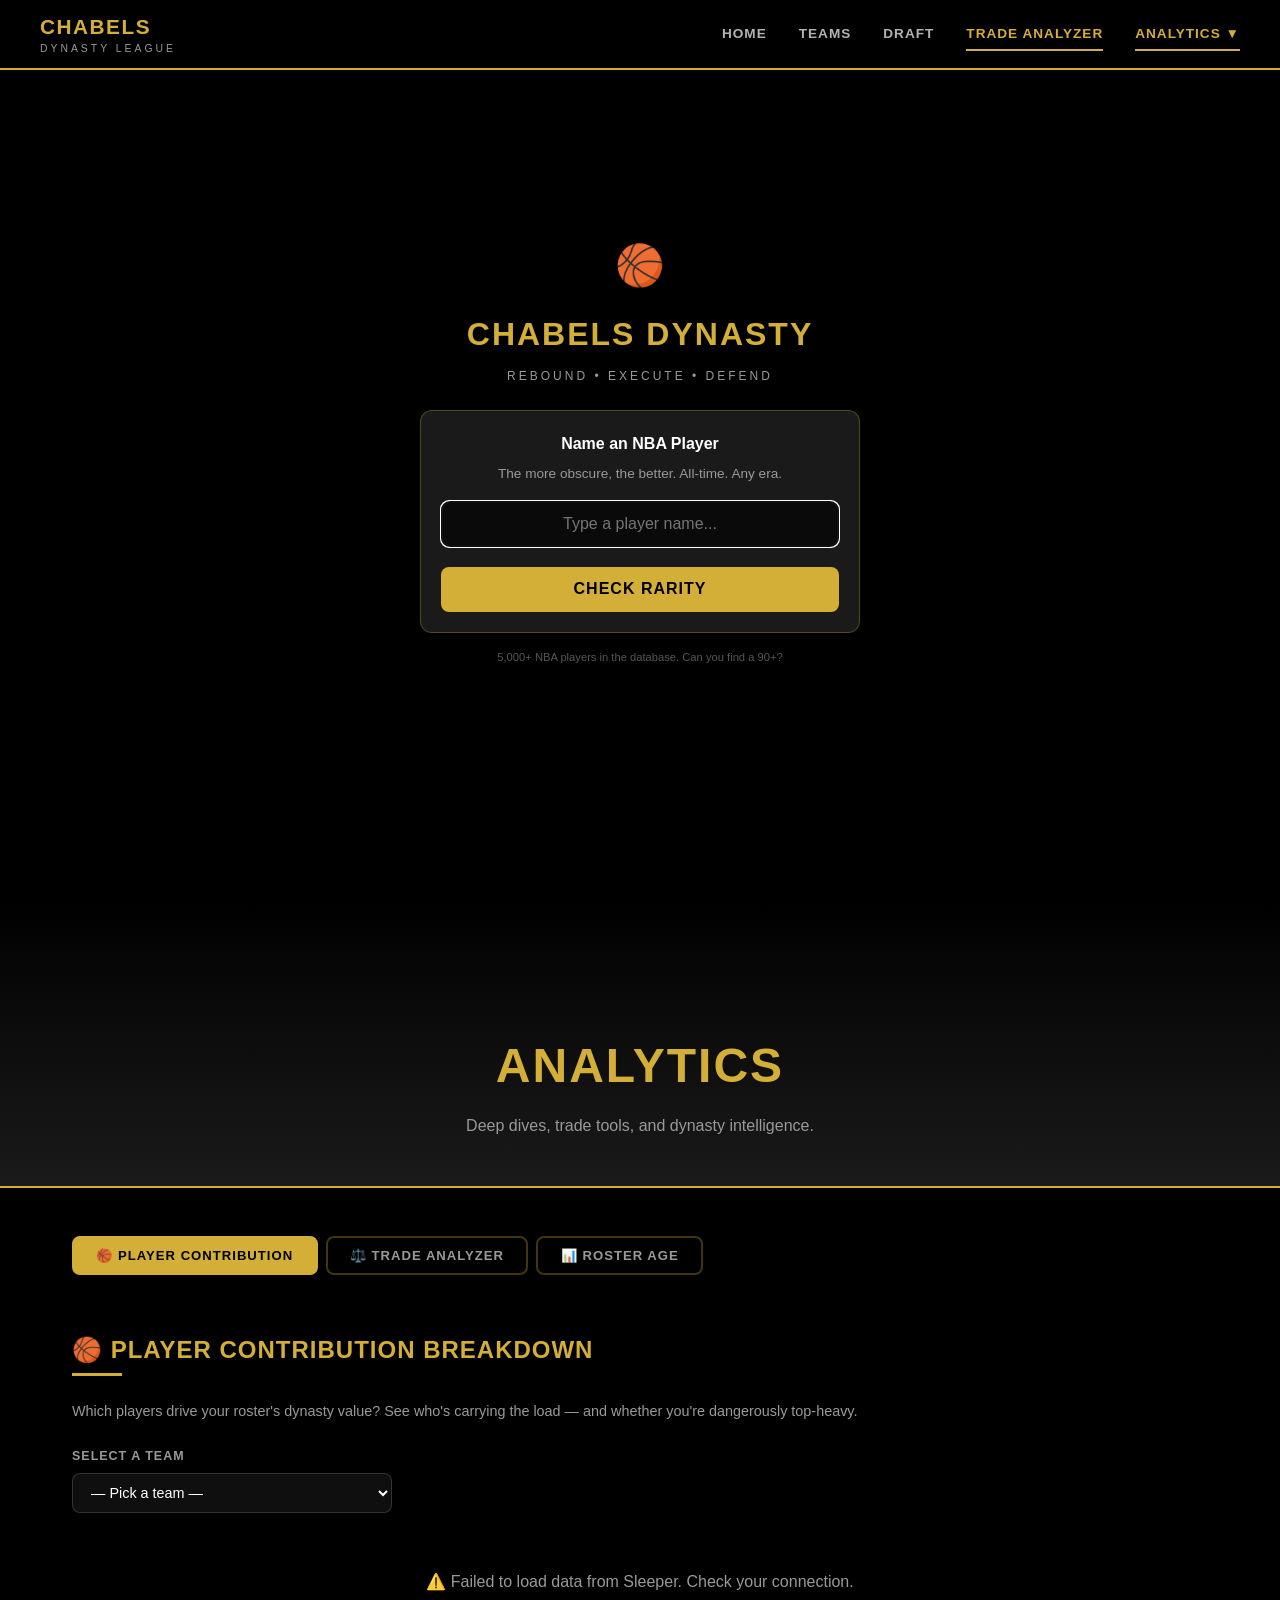
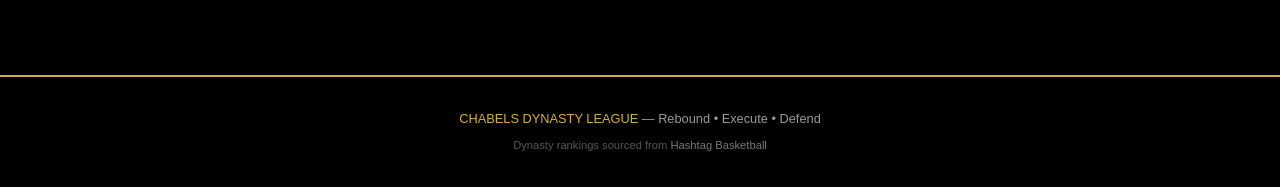
==== commit b1296d28: "Fix syntax error in gate.js (stray closing paren)" ====
--- a/analytics.html
+++ b/analytics.html
@@ -504,7 +504,7 @@
   </footer>
 
   <script src="js/nba-alltime.js?v=1777340704"></script>
-<script src="js/gate.js?v=1777340704"></script>
+<script src="js/gate.js?v=1777341013"></script>
 <script src="js/sleeper.js"></script>
   <script src="js/dynasty-rankings.js"></script>
   <script src="js/trades-engine.js"></script>
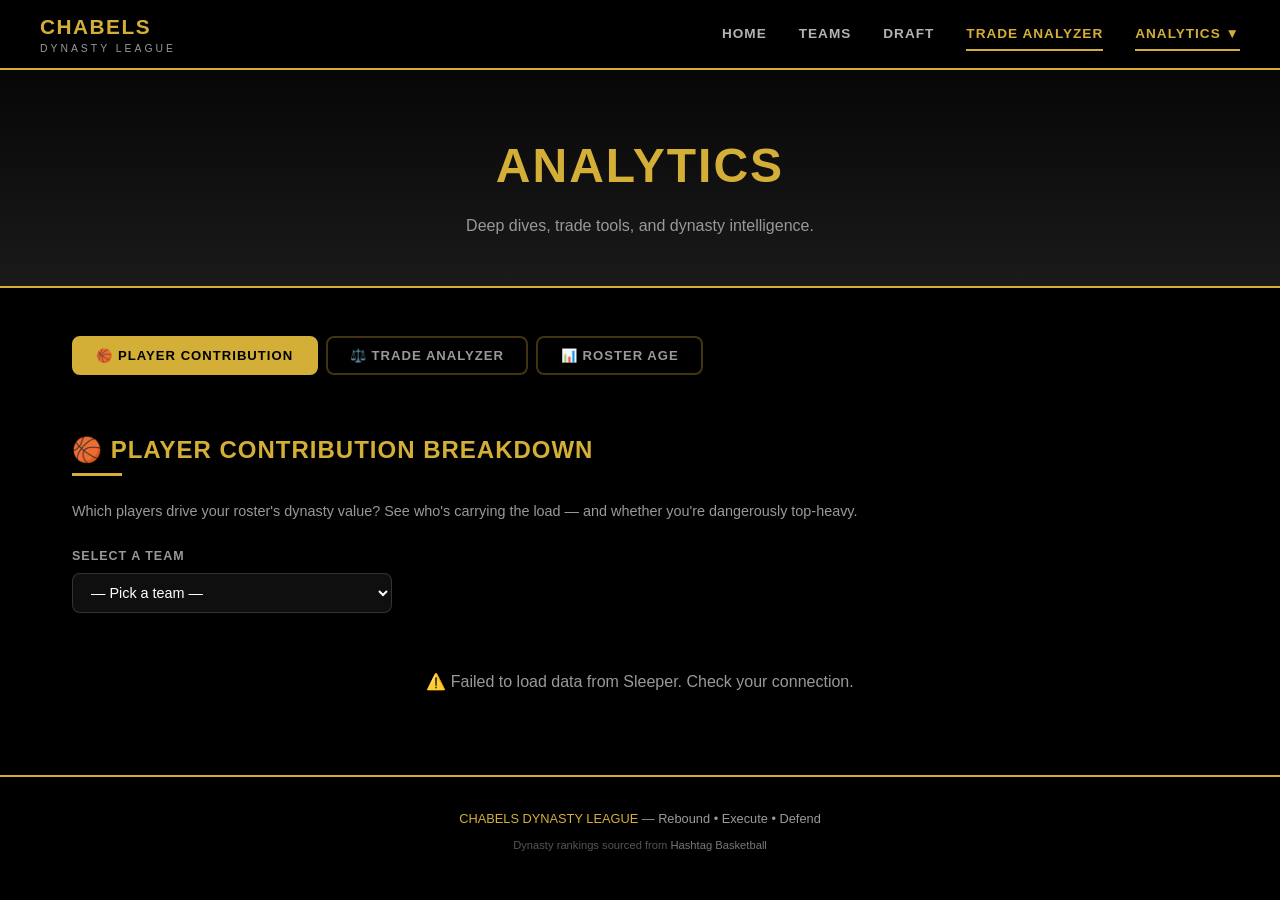
==== commit bcd52299: "Disable rarity gate (will bring back later)" ====
--- a/analytics.html
+++ b/analytics.html
@@ -503,8 +503,6 @@
     <p style="margin-top:0.5rem;font-size:0.7rem;color:#555;">Dynasty rankings sourced from <a href="https://hashtagbasketball.com/fantasy-basketball-dynasty-rankings" style="color:#777;" target="_blank">Hashtag Basketball</a></p>
   </footer>
 
-  <script src="js/nba-alltime.js?v=1777340704"></script>
-<script src="js/gate.js?v=1777341013"></script>
 <script src="js/sleeper.js"></script>
   <script src="js/dynasty-rankings.js"></script>
   <script src="js/trades-engine.js"></script>
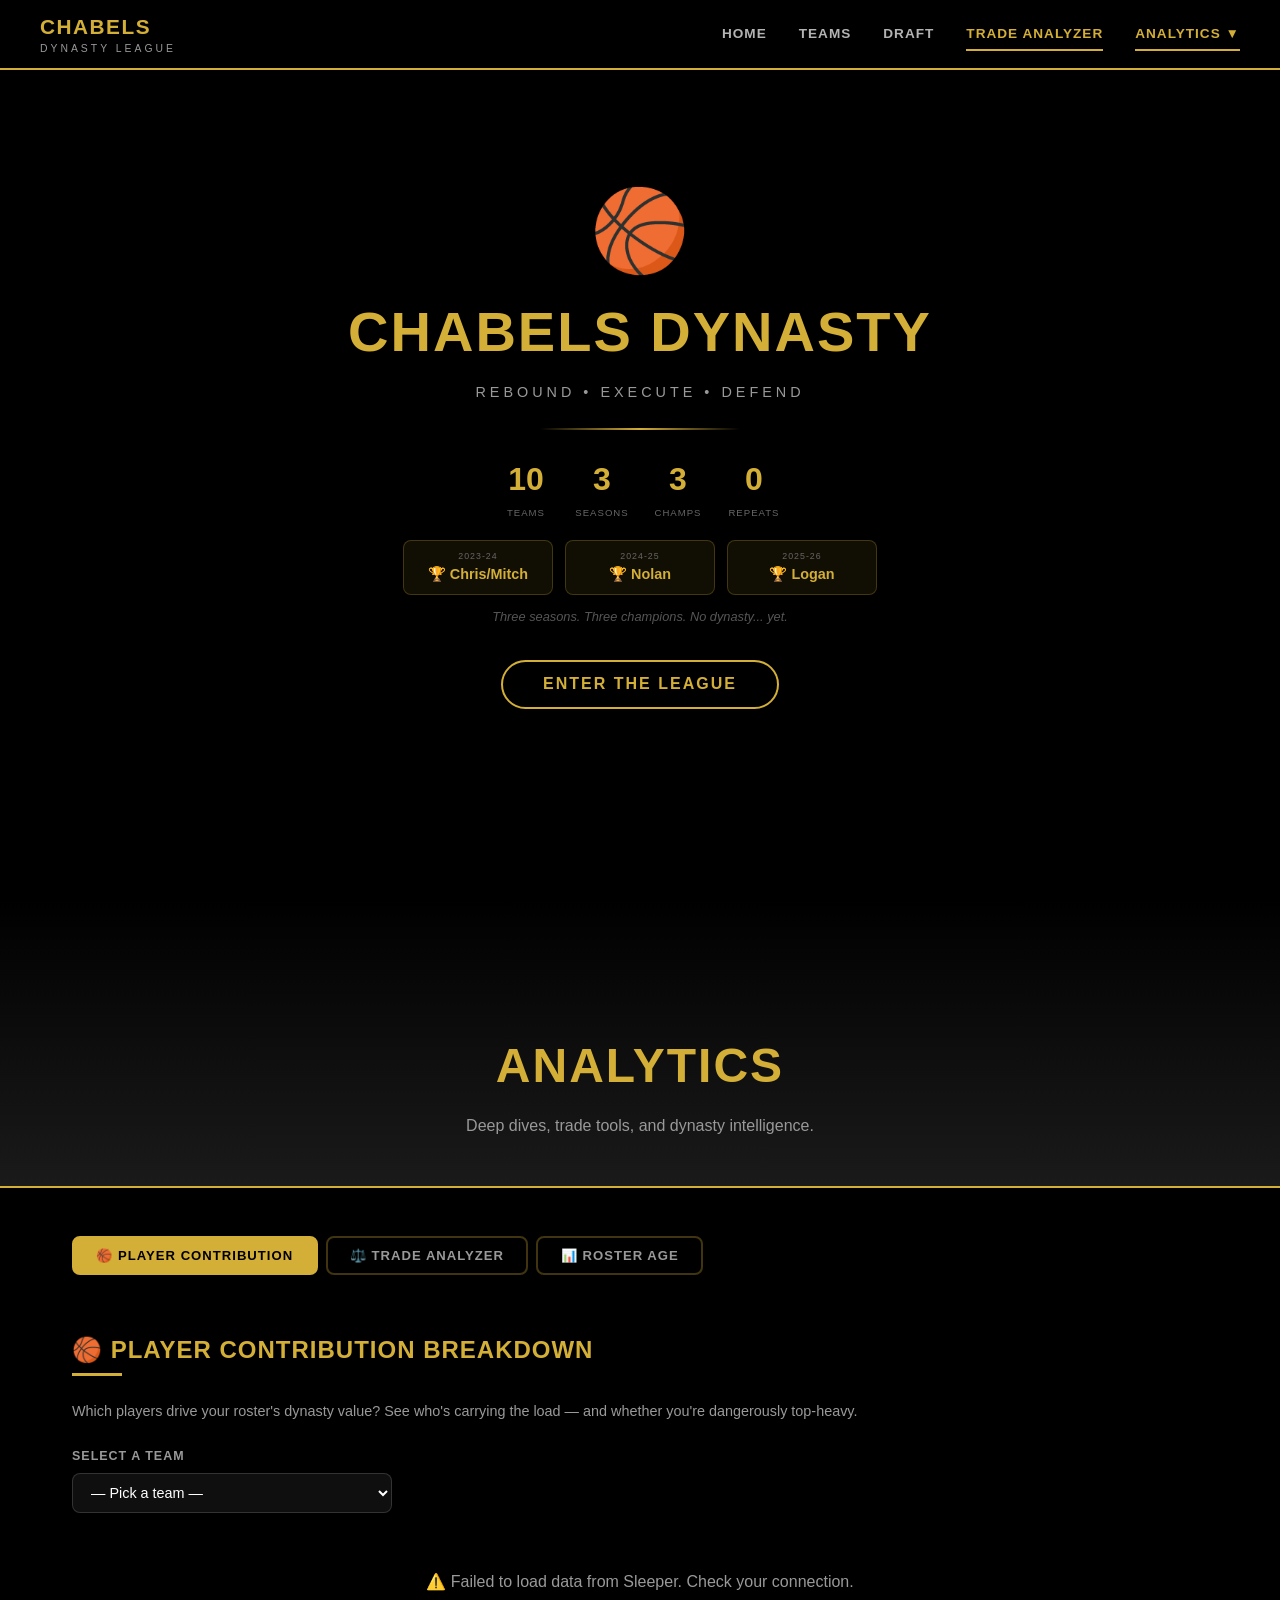
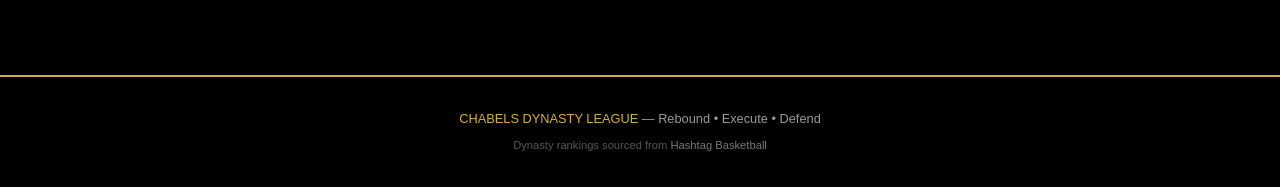
==== commit a9fb2fa9: "Grand entrance without rarity question" ====
--- a/analytics.html
+++ b/analytics.html
@@ -503,6 +503,7 @@
     <p style="margin-top:0.5rem;font-size:0.7rem;color:#555;">Dynasty rankings sourced from <a href="https://hashtagbasketball.com/fantasy-basketball-dynasty-rankings" style="color:#777;" target="_blank">Hashtag Basketball</a></p>
   </footer>
 
+<script src="js/gate.js?v=1777342317"></script>
 <script src="js/sleeper.js"></script>
   <script src="js/dynasty-rankings.js"></script>
   <script src="js/trades-engine.js"></script>
